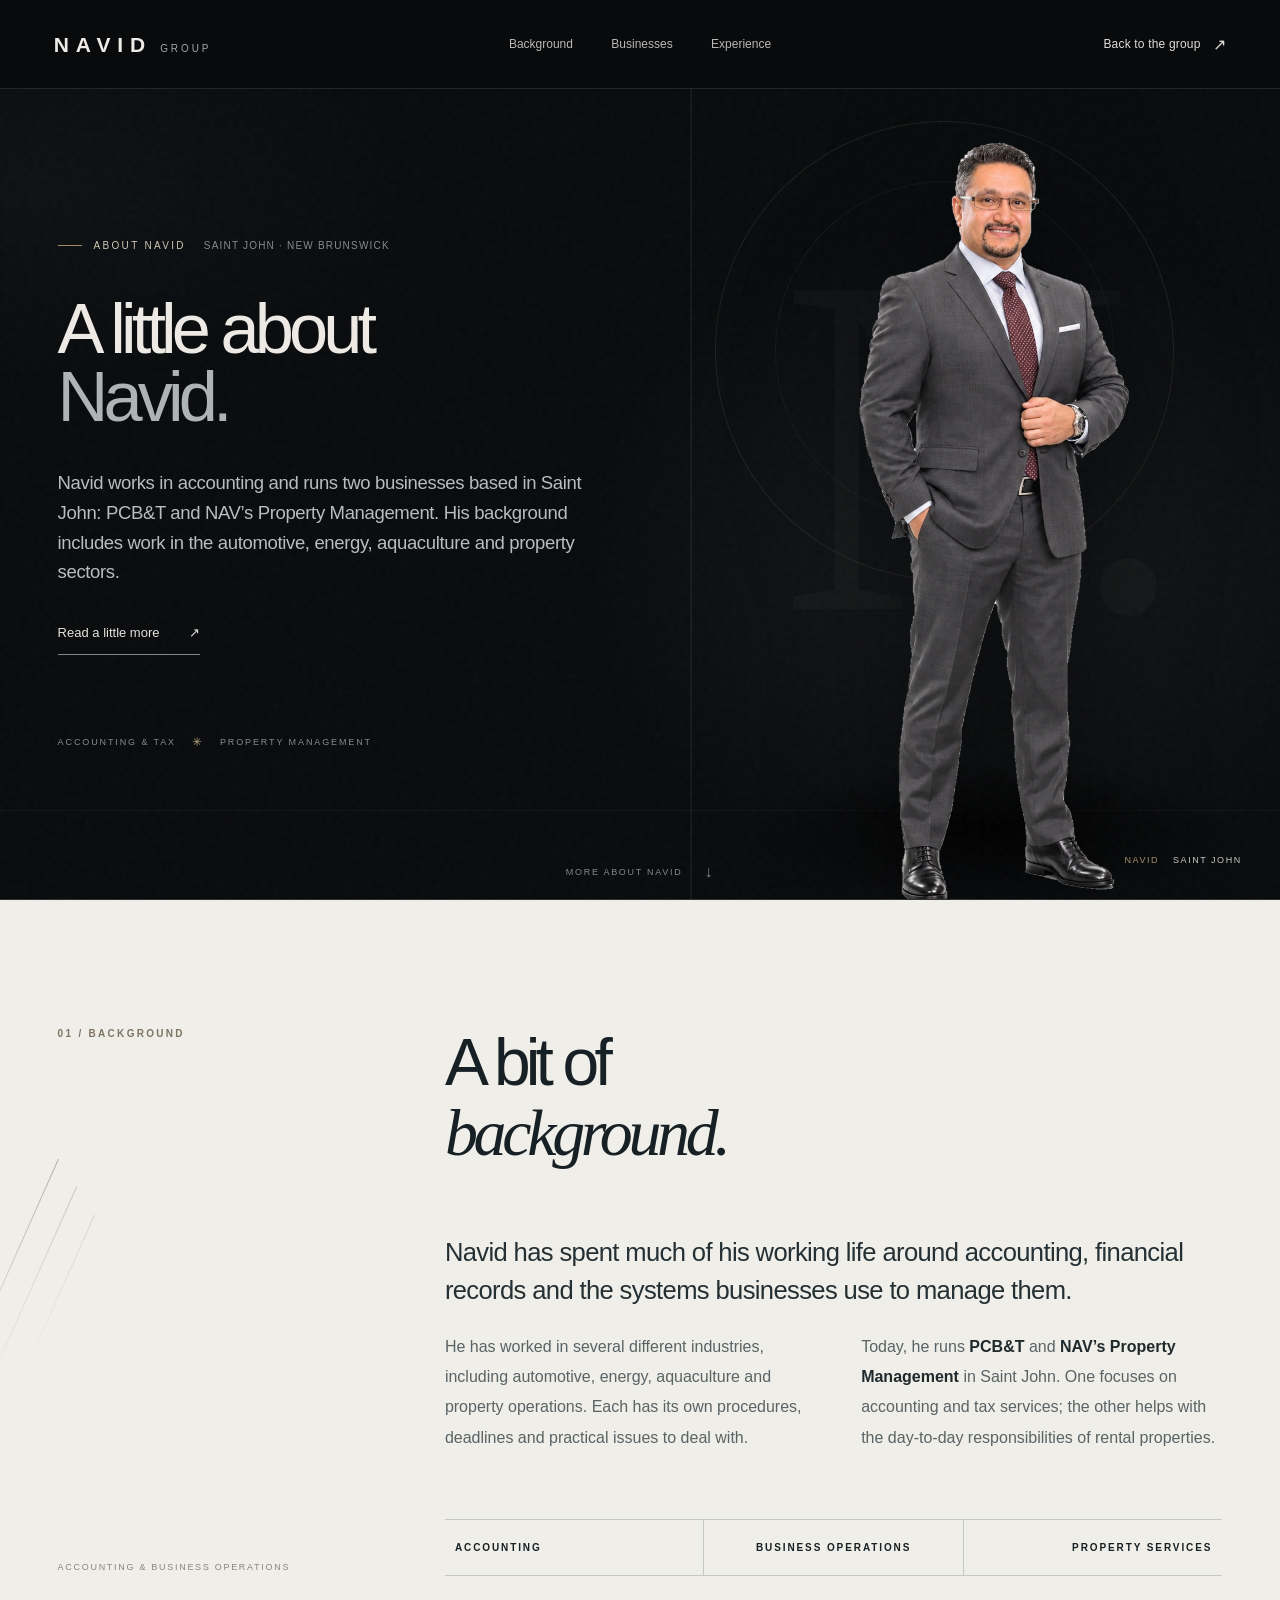
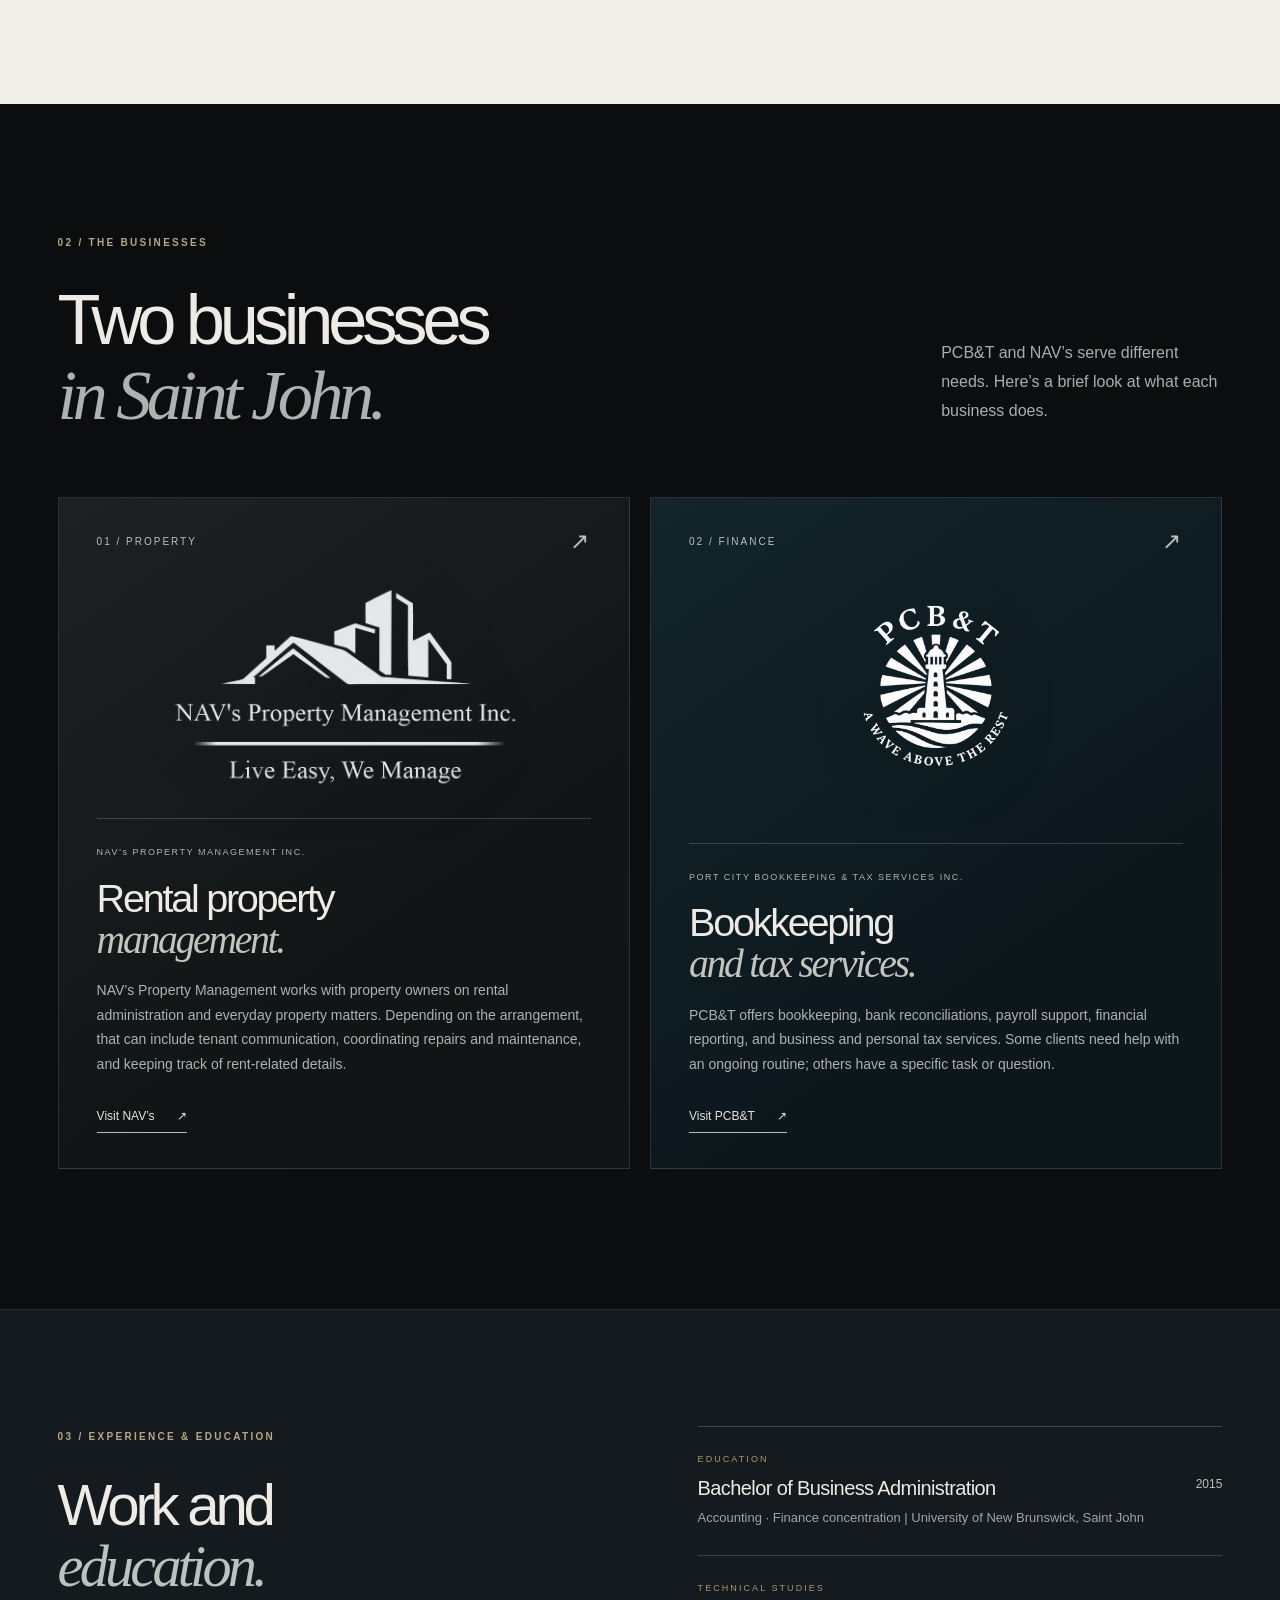
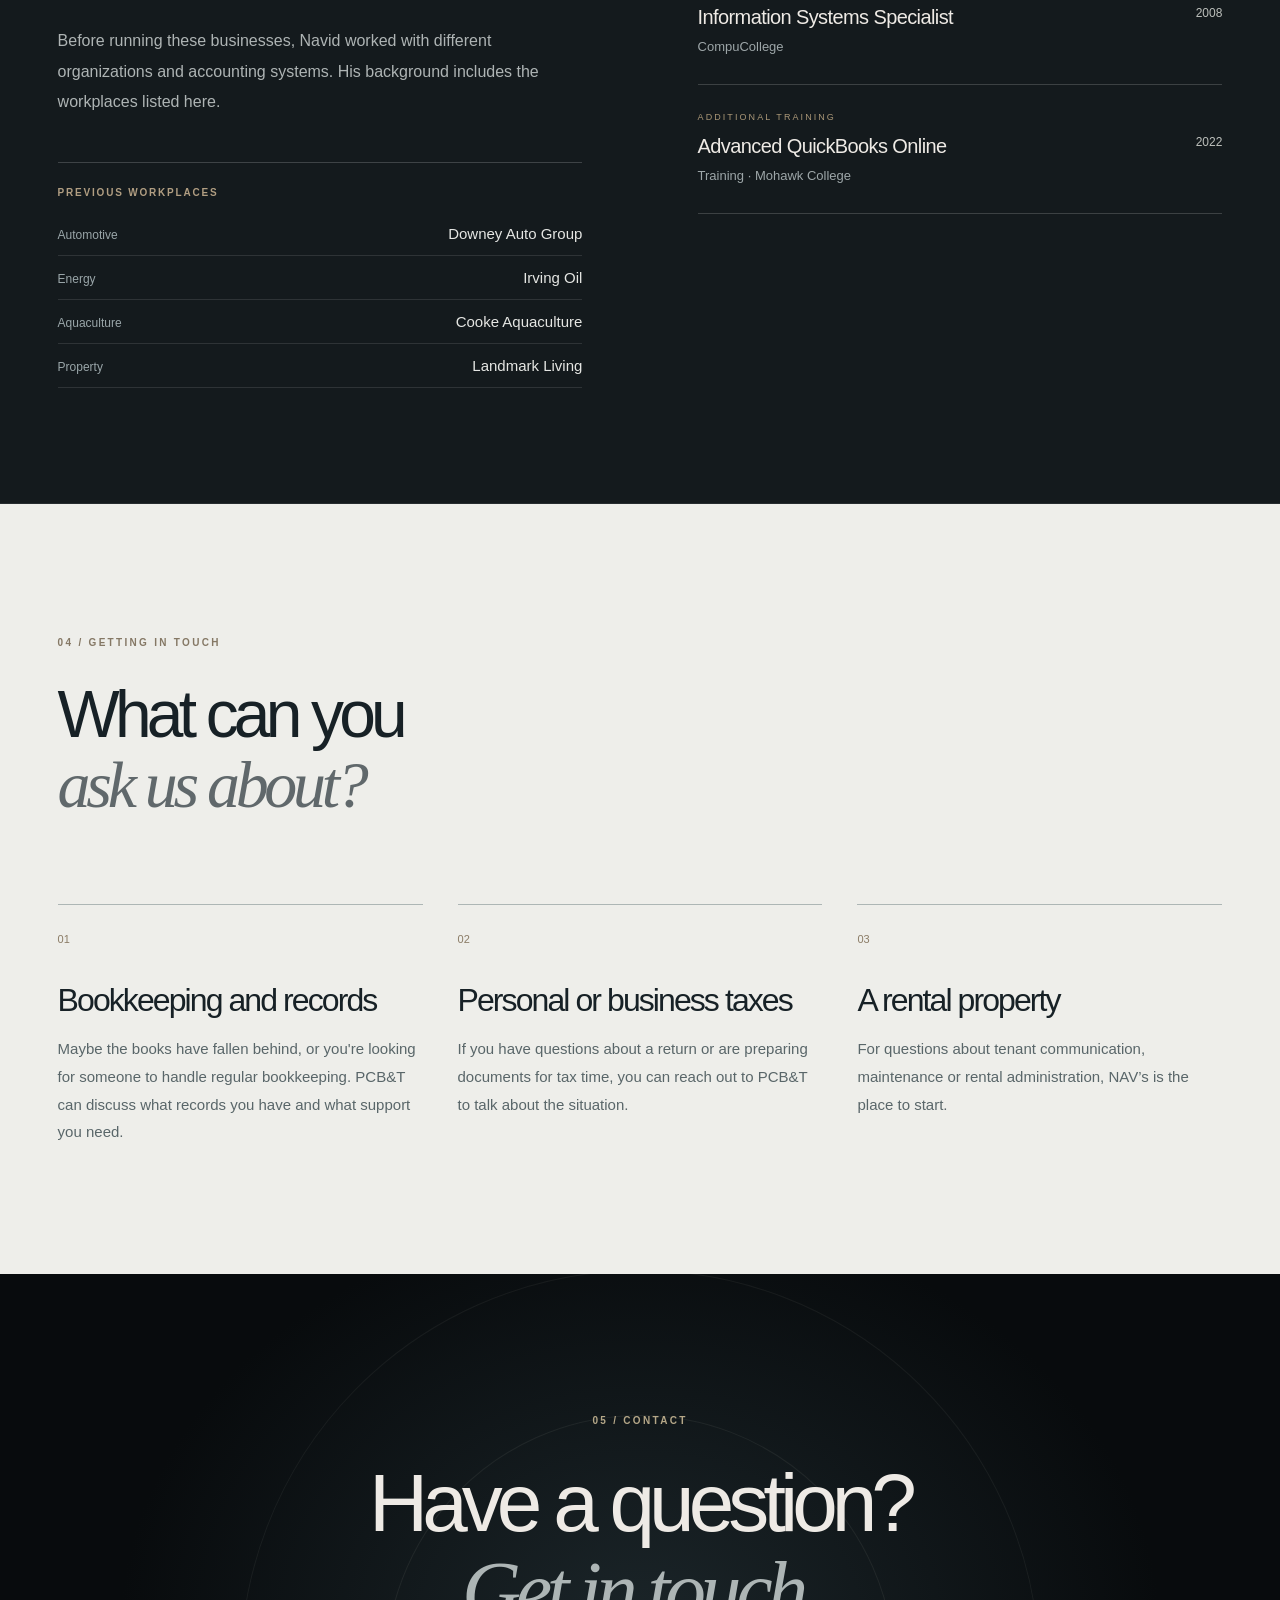
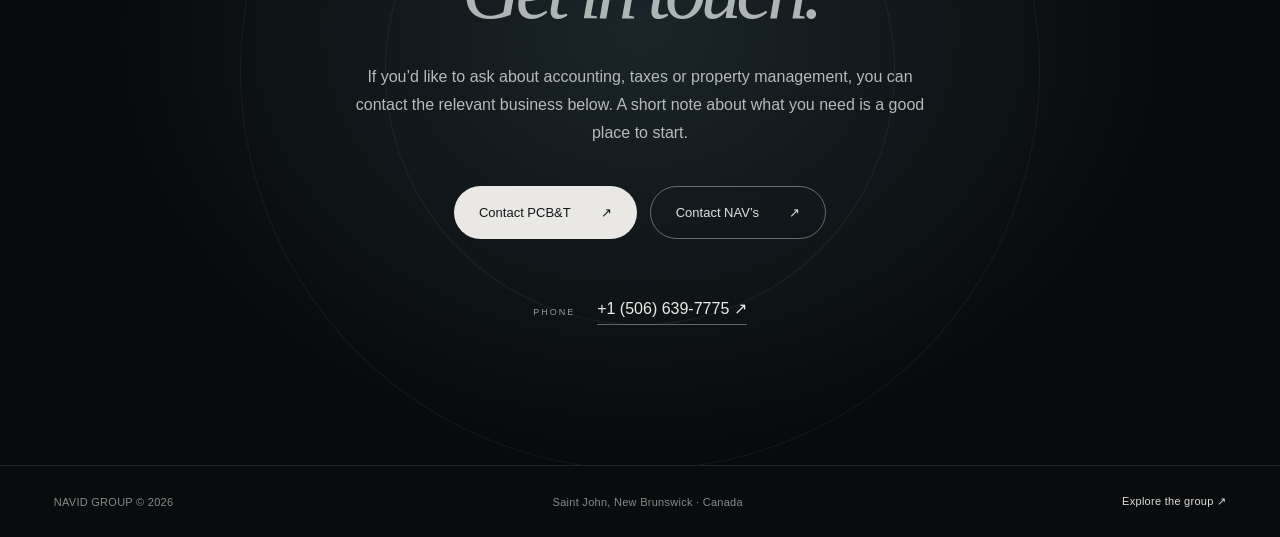
==== about-navid.html @ cdf2aac0 "Add files via upload" ====
<!DOCTYPE html>

<html lang="en">
<head>
<meta charset="utf-8"/>
<meta content="width=device-width,initial-scale=1,viewport-fit=cover" name="viewport"/>
<meta content="#090b0d" name="theme-color"/>
<meta content="About Navid, his background in accounting and business operations, and the two Saint John businesses he runs: PCB&amp;T and NAV’s Property Management." name="description"/>
<meta content="profile" property="og:type"/>
<meta content="About Navid | Navid Group" property="og:title"/>
<meta content="Learn about Navid's work experience and the services offered through PCB&amp;T and NAV’s Property Management in Saint John." property="og:description"/>
<title>About Navid | Navid Group</title>
<link href="pcbt-logo-white.png" rel="icon" type="image/png"/>
<link as="image" href="navid-standing-transparent.webp" rel="preload" type="image/webp"/>
<link href="site.css" rel="stylesheet"/>
<link href="about-navid.css" rel="stylesheet"/>
<script defer="" src="site.js"></script>
<script defer="" src="about-navid.js"></script>
</head>
<body class="about-premium-page interior-page">
<div aria-hidden="true" class="grain"></div>
<a class="about-skip" href="#main">Skip to content</a>
<header class="masthead about-masthead">
<a aria-label="Navid Group home" class="wordmark" href="index.html"><span class="wordmark-main">NAVID</span><span class="wordmark-minor">GROUP</span></a>
<nav aria-label="Main navigation" class="about-top-nav">
<a href="#perspective">Background</a>
<a href="#businesses">Businesses</a>
<a href="#background">Experience</a>
</nav>
<a class="masthead-link" href="index.html">Back to the group <span aria-hidden="true">↗</span></a>
</header>
<main id="main">
<!-- HERO: Portrait is pixel-extracted from the supplied photograph; facial features are not regenerated. -->
<section aria-labelledby="navid-hero-title" class="navid-hero">
<div aria-hidden="true" class="navid-hero-gridlines"></div>
<div class="navid-hero-copy">
<p class="navid-eyebrow"><span class="navid-kicker-line"></span> ABOUT NAVID <span class="navid-eyebrow-location">SAINT JOHN · NEW BRUNSWICK</span></p>
<h1 id="navid-hero-title">A little about<br/><em>Navid.</em></h1>
<p class="navid-hero-lead">Navid works in accounting and runs two businesses based in Saint John: PCB&amp;T and NAV’s Property Management. His background includes work in the automotive, energy, aquaculture and property sectors.</p>
<a class="navid-text-link hero-discover" href="#perspective">Read a little more <span aria-hidden="true">↗</span></a>
<div class="navid-hero-bottom"><span>ACCOUNTING &amp; TAX</span><span aria-hidden="true" class="navid-star">✳</span><span>PROPERTY MANAGEMENT</span></div>
</div>
<div class="navid-hero-visual">
<div aria-hidden="true" class="navid-hero-orbit"></div>
<div aria-hidden="true" class="navid-hero-backtype">N.</div>
<img alt="Navid, standing in a charcoal suit" class="navid-portrait" fetchpriority="high" height="1382" src="navid-standing-transparent.webp" width="527"/>
<div class="navid-portrait-caption"><span>NAVID</span><span>SAINT JOHN</span></div>
</div>
<a aria-label="Scroll to Navid's perspective" class="navid-scroll-cue" href="#perspective"><span>MORE ABOUT NAVID</span><span aria-hidden="true">↓</span></a>
</section>
<!-- STORY -->
<section aria-labelledby="navid-story-heading" class="navid-story" id="perspective">
<div class="navid-shell navid-story-grid">
<div class="navid-story-side" data-reveal="">
<span class="navid-section-index">01 / BACKGROUND</span>
<div aria-hidden="true" class="navid-rule-art"><span></span><span></span><span></span></div>
<span class="navid-aside-note">ACCOUNTING &amp; BUSINESS OPERATIONS</span>
</div>
<div class="navid-story-main" data-reveal="">
<h2>A bit of<br/><em>background.</em></h2>
<div class="navid-story-body">
<p class="navid-story-first">Navid has spent much of his working life around accounting, financial records and the systems businesses use to manage them.</p>
<p>He has worked in several different industries, including automotive, energy, aquaculture and property operations. Each has its own procedures, deadlines and practical issues to deal with.</p>
<p>Today, he runs <strong>PCB&amp;T</strong> and <strong>NAV’s Property Management</strong> in Saint John. One focuses on accounting and tax services; the other helps with the day-to-day responsibilities of rental properties.</p>
</div>
<div aria-label="Guiding principles" class="navid-principles"><span>ACCOUNTING</span><span>BUSINESS OPERATIONS</span><span>PROPERTY SERVICES</span></div>
</div>
</div>
</section>
<!-- TWO BUSINESSES -->
<section aria-labelledby="navid-businesses-heading" class="navid-businesses" id="businesses">
<div class="navid-shell">
<div class="navid-section-intro" data-reveal="">
<span class="navid-section-index">02 / THE BUSINESSES</span>
<div class="navid-intro-row">
<h2 id="navid-businesses-heading">Two businesses<br/><em>in Saint John.</em></h2>
<p>PCB&amp;T and NAV’s serve different needs. Here’s a brief look at what each business does.</p>
</div>
</div>
<div class="navid-business-grid">
<a aria-label="Explore NAV's Property Management" class="navid-business-card navid-card-property" data-reveal="" href="navs.html">
<div class="navid-card-top"><span>01 / PROPERTY</span><span aria-hidden="true" class="navid-card-arrow">↗</span></div>
<div class="navid-brandmark navid-property-brandmark"><img alt="NAV’s Property Management Inc. logo" loading="lazy" src="navs-logo-transparent.png"/></div>
<div class="navid-card-bottom">
<span class="navid-card-category">NAV’s PROPERTY MANAGEMENT INC.</span>
<h3>Rental property<br/><em>management.</em></h3>
<p>NAV’s Property Management works with property owners on rental administration and everyday property matters. Depending on the arrangement, that can include tenant communication, coordinating repairs and maintenance, and keeping track of rent-related details.</p>
<span class="navid-card-explore">Visit NAV’s <span aria-hidden="true">↗</span></span>
</div>
</a>
<a aria-label="Visit Port City Bookkeeping and Tax Services" class="navid-business-card navid-card-finance" data-reveal="" href="https://alirezakhani91.github.io/pcb-t/">
<div class="navid-card-top"><span>02 / FINANCE</span><span aria-hidden="true" class="navid-card-arrow">↗</span></div>
<div class="navid-brandmark navid-finance-brandmark"><img alt="PCB&amp;T — Port City Bookkeeping and Tax Services logo" loading="lazy" src="pcbt-logo-white.png"/></div>
<div class="navid-card-bottom">
<span class="navid-card-category">PORT CITY BOOKKEEPING &amp; TAX SERVICES INC.</span>
<h3>Bookkeeping<br/><em>and tax services.</em></h3>
<p>PCB&amp;T offers bookkeeping, bank reconciliations, payroll support, financial reporting, and business and personal tax services. Some clients need help with an ongoing routine; others have a specific task or question.</p>
<span class="navid-card-explore">Visit PCB&amp;T <span aria-hidden="true">↗</span></span>
</div>
</a>
</div>
</div>
</section>
<!-- BACKGROUND -->
<section aria-labelledby="navid-foundation-heading" class="navid-foundation" id="background">
<div class="navid-shell navid-foundation-grid">
<div class="navid-foundation-title" data-reveal="">
<span class="navid-section-index">03 / EXPERIENCE &amp; EDUCATION</span>
<h2 id="navid-foundation-heading">Work and<br/><em>education.</em></h2>
<p>Before running these businesses, Navid worked with different organizations and accounting systems. His background includes the workplaces listed here.</p>
<div aria-label="Selected professional experience" class="navid-experience">
<h3 class="navid-experience-label">PREVIOUS WORKPLACES</h3>
<div class="navid-experience-row"><span>Automotive</span><strong>Downey Auto Group</strong></div>
<div class="navid-experience-row"><span>Energy</span><strong>Irving Oil</strong></div>
<div class="navid-experience-row"><span>Aquaculture</span><strong>Cooke Aquaculture</strong></div>
<div class="navid-experience-row"><span>Property</span><strong>Landmark Living</strong></div>
</div>
</div>
<div class="navid-credentials" data-reveal="">
<div class="navid-credential"><span class="navid-credential-tag">EDUCATION</span><div><h3>Bachelor of Business Administration</h3><p>Accounting · Finance concentration | University of New Brunswick, Saint John</p></div><span class="navid-credential-note">2015</span></div>
<div class="navid-credential"><span class="navid-credential-tag">TECHNICAL STUDIES</span><div><h3>Information Systems Specialist</h3><p>CompuCollege</p></div><span class="navid-credential-note">2008</span></div>
<div class="navid-credential"><span class="navid-credential-tag">ADDITIONAL TRAINING</span><div><h3>Advanced QuickBooks Online</h3><p>Training · Mohawk College</p></div><span class="navid-credential-note">2022</span></div>
</div>
</div>
</section>
<!-- VALUES / EXPERIENCE -->
<section aria-labelledby="navid-philosophy-heading" class="navid-philosophy">
<div class="navid-shell" data-reveal="">
<span class="navid-section-index">04 / GETTING IN TOUCH</span>
<h2 id="navid-philosophy-heading">What can you<br/><em>ask us about?</em></h2>
<div class="navid-philosophy-grid">
<div><span>01</span><h3>Bookkeeping and records</h3><p>Maybe the books have fallen behind, or you're looking for someone to handle regular bookkeeping. PCB&amp;T can discuss what records you have and what support you need.</p></div>
<div><span>02</span><h3>Personal or business taxes</h3><p>If you have questions about a return or are preparing documents for tax time, you can reach out to PCB&amp;T to talk about the situation.</p></div>
<div><span>03</span><h3>A rental property</h3><p>For questions about tenant communication, maintenance or rental administration, NAV’s is the place to start.</p></div>
</div>
</div>
</section>
<!-- CONTACT -->
<section aria-labelledby="navid-contact-heading" class="navid-contact" id="contact">
<div aria-hidden="true" class="navid-contact-orbit"></div>
<div class="navid-shell navid-contact-inner" data-reveal="">
<span class="navid-section-index">05 / CONTACT</span>
<h2 id="navid-contact-heading">Have a question?<br/><em>Get in touch.</em></h2>
<p>If you’d like to ask about accounting, taxes or property management, you can contact the relevant business below. A short note about what you need is a good place to start.</p>
<div class="navid-contact-actions">
<a class="navid-pill" href="mailto:Bookkeeping@NCPCGROUP.com?subject=Enquiry%20via%20Navid%20Group">Contact PCB&amp;T <span aria-hidden="true">↗</span></a>
<a class="navid-pill navid-pill-outline" href="mailto:pm@ncpcgroup.com?subject=Property%20management%20enquiry%20via%20Navid%20Group">Contact NAV’s <span aria-hidden="true">↗</span></a>
</div>
<div class="navid-contact-phone"><span>PHONE</span><a href="tel:+15066397775">+1 (506) 639-7775 ↗</a></div>
</div>
</section>
</main>
<footer class="footer-min navid-about-footer"><span>NAVID GROUP © 2026</span><span>Saint John, New Brunswick · Canada</span><a href="index.html">Explore the group ↗</a></footer>
</body>
</html>
---- site.css ----
:root{color-scheme:dark;--black:#080a0c;--ink:#f0efeb;--muted:#a4a4a4;--line:rgba(245,244,240,.16);--gold:#c6b28d;--teal:#44aeb0;--ease:cubic-bezier(.22,1,.36,1)}
*{box-sizing:border-box}html{scroll-behavior:smooth}body{margin:0;background:var(--black);color:var(--ink);font-family:-apple-system,BlinkMacSystemFont,"SF Pro Display","Helvetica Neue",Arial,sans-serif;-webkit-font-smoothing:antialiased;overflow-x:hidden}a{color:inherit;text-decoration:none}img{display:block;max-width:100%}button{font:inherit}::selection{background:#a29b8f;color:#060809}
.page-glow{position:fixed;inset:0;pointer-events:none;background:radial-gradient(ellipse 53vw 46vw at calc(50% + var(--mouse-x, 0px)) calc(64% + var(--mouse-y, 0px)),rgba(67,72,77,.13),transparent 70%);transition:background-position .15s linear;z-index:0}
.grain{position:fixed;inset:0;z-index:20;pointer-events:none;opacity:.045;background-image:url("data:image/svg+xml,%3Csvg viewBox='0 0 180 180' xmlns='http://www.w3.org/2000/svg'%3E%3Cfilter id='n'%3E%3CfeTurbulence type='fractalNoise' baseFrequency='.85' numOctaves='3' stitchTiles='stitch'/%3E%3C/filter%3E%3Crect width='100%25' height='100%25' filter='url(%23n)' opacity='.65'/%3E%3C/svg%3E")}
.masthead{position:relative;z-index:30;display:flex;align-items:center;justify-content:space-between;gap:24px;height:89px;margin:0 auto;padding:0 clamp(22px,4.2vw,72px);border-bottom:1px solid var(--line)}
.wordmark{display:flex;align-items:baseline;gap:8px;white-space:nowrap}.wordmark-main{font-size:21px;font-weight:630;letter-spacing:.33em;line-height:1}.wordmark-minor{font-weight:400;letter-spacing:.29em;font-size:10px;color:#a5a6a6}.masthead-caption{color:#898e8f;font-size:11px;letter-spacing:.22em;text-transform:uppercase}.masthead-link{font-size:12px;color:#bcbdbb;letter-spacing:.015em;white-space:nowrap;transition:color .25s ease}.masthead-link span{margin-left:9px;font-size:16px;vertical-align:middle}.masthead-link:hover{color:#fff}
.landing{position:relative;isolation:isolate;min-height:min(920px,calc(100svh - 89px));padding:46px clamp(22px,4.2vw,72px) 0;display:flex;flex-direction:column;max-width:1920px;margin:auto}
.landing-overline{display:flex;justify-content:center;gap:13px;align-items:center;color:#b1b3b3;letter-spacing:.34em;font-size:10px;font-weight:600;text-align:center}.signal-dot{display:inline-block;flex:0 0 auto;width:5px;height:5px;border-radius:100%;background:#c3b08c;box-shadow:0 0 15px rgba(212,179,126,.3)}
.landing-title{position:relative;z-index:6;pointer-events:none;font-size:clamp(28px,3vw,48px);line-height:1.09;font-weight:400;letter-spacing:-.055em;text-align:center;margin:24px 0 0;color:#e8e8e5}.landing-title em{font-style:normal;color:#929795}
.stage{position:relative;flex:1;min-height:600px;max-height:820px;display:grid;grid-template-columns:1fr 1fr 1fr;align-items:stretch;margin-top:-5px}
.stage:before{content:"";position:absolute;inset:15% 0 0;pointer-events:none;background:radial-gradient(ellipse 28% 56% at 50% 51%,rgba(73,81,85,.24),transparent 72%),radial-gradient(ellipse 29% 16% at 50% 94%,rgba(118,127,135,.14),transparent 75%)}
.stage:after{content:"";position:absolute;bottom:0;left:5%;right:5%;height:1px;background:linear-gradient(90deg,transparent,rgba(240,240,240,.23) 35%,rgba(240,240,240,.23) 65%,transparent)}
.stage-rule{position:absolute;top:15%;bottom:15%;width:1px;background:linear-gradient(180deg,transparent,rgba(246,246,246,.12) 20%,rgba(246,246,246,.12) 75%,transparent);pointer-events:none}.rule-left{left:33.33%}.rule-right{right:33.33%}
.stage-light{position:absolute;left:50%;bottom:0;transform:translateX(-50%);width:min(54vw,680px);height:90%;background:radial-gradient(ellipse 50% 60% at 50% 58%,rgba(151,156,158,.06),transparent 90%);pointer-events:none}
.brand{position:absolute;z-index:8;top:45%;width:min(25%,365px);height:340px;display:flex;flex-direction:column;align-items:center;justify-content:space-between;transform:translateY(-50%);text-align:center;transition:transform .6s var(--ease)}
.brand-navs{left:4.8%}.brand-pcbt{right:4.8%}
.brand-index{font-size:10px;letter-spacing:.25em;color:#898c8e;text-align:center;transition:color .3s}.brand:hover .brand-index{color:#ddd}
.brand-logo-wrap{flex:1;display:flex;align-items:center;justify-content:center;width:100%;transition:filter .45s,transform .65s var(--ease)}.brand:hover .brand-logo-wrap{transform:translateY(-6px);filter:brightness(1.09)}
.navs-logo{width:min(100%,340px);max-height:230px;object-fit:contain;filter:drop-shadow(0 12px 20px rgba(0,0,0,.2))}
.pcbt-logo-stage{height:220px;width:220px;border-radius:50%;display:flex;align-items:center;justify-content:center;position:relative;isolation:isolate;background:radial-gradient(circle at 48% 44%,#f4f3ed 0%,#f4f3ed 47%,#e8e8e4 76%,#d2d2cf 100%);box-shadow:0 4px 16px rgba(255,255,255,.09),0 20px 55px rgba(0,0,0,.2);transition:box-shadow .4s}
.brand-pcbt:hover .pcbt-logo-stage{box-shadow:0 0 48px rgba(234,232,221,.15),0 18px 45px rgba(0,0,0,.3)}
.pcbt-logo{width:76%;height:76%;object-fit:contain;filter:none}
.brand-action{width:100%;max-width:320px;padding:17px 0 18px;border-top:1px solid var(--line);border-bottom:1px solid var(--line);display:flex;justify-content:space-between;align-items:center;gap:12px;text-align:left;font-size:clamp(12px,1.05vw,15px);color:#d8d9d7;letter-spacing:.012em;transition:border-color .3s,color .3s}
.brand-arrow{display:inline-block;transition:transform .4s var(--ease);font-size:19px;color:#b4b5b4}.brand:hover .brand-action{border-color:rgba(235,231,220,.46);color:#fff}.brand:hover .brand-arrow{transform:translate(4px,-4px);color:#fff}
.portrait-link{display:flex;flex-direction:column;justify-content:flex-end;align-items:center;position:absolute;z-index:5;bottom:0;left:50%;transform:translateX(-50%);width:clamp(395px,43vw,630px);height:100%;outline-offset:-12px;cursor:pointer}
.portrait-aurora{position:absolute;bottom:7%;left:12%;width:76%;height:74%;border-radius:50%;background:radial-gradient(ellipse,rgba(218,222,225,.08),rgba(122,142,149,.04) 48%,transparent 72%);filter:blur(15px);pointer-events:none;opacity:.8;transition:opacity .6s ease}
.portrait{position:absolute;z-index:1;bottom:0;left:50%;transform:translateX(-50%) translateY(0);width:100%;height:96%;object-fit:contain;object-position:center bottom;filter:drop-shadow(0 10px 22px rgba(0,0,0,.55));transition:transform .75s var(--ease),filter .75s ease}
.portrait-link:hover .portrait{transform:translateX(-50%) translateY(-9px) scale(1.008);filter:drop-shadow(0 15px 28px rgba(0,0,0,.65))}.portrait-link:hover .portrait-aurora{opacity:1}
.portrait-tag{z-index:5;position:absolute;bottom:36px;left:50%;transform:translateX(-50%);display:flex;align-items:center;gap:14px;padding:14px 21px;background:rgba(16,19,21,.87);border:1px solid rgba(241,241,235,.28);backdrop-filter:blur(22px);border-radius:100px;box-shadow:0 12px 36px rgba(0,0,0,.32);font-size:10px;letter-spacing:.21em;font-weight:600;color:#eee;white-space:nowrap;transition:background .3s,border .3s}.portrait-tag-line{height:1px;width:20px;background:var(--gold)}.portrait-arrow{font-size:16px;transition:transform .35s}.portrait-link:hover .portrait-tag{background:rgba(33,36,39,.96);border-color:rgba(255,255,255,.6)}.portrait-link:hover .portrait-arrow{transform:translate(3px,-3px)}
.landing-bottom{display:flex;justify-content:space-between;align-items:center;gap:20px;min-height:70px;color:#929597}.landing-small{letter-spacing:.2em;font-size:9px;flex:1}.landing-small-right{text-align:right}.landing-center{font-size:11px;color:#b5b5b1;letter-spacing:.02em;text-align:center}
.footer-min{min-height:72px;display:flex;align-items:center;justify-content:space-between;gap:20px;padding:18px clamp(22px,4.2vw,72px);border-top:1px solid rgba(255,255,255,.1);color:#888b8a;font-size:11px;letter-spacing:.025em}.footer-min>a{color:#ddd}.footer-min>a:hover{color:white}
.rise{animation:rise-in 1.35s var(--ease) both}.landing-title{animation-delay:.12s}.brand{animation:brand-in 1.2s var(--ease) both}.brand-navs{animation-delay:.3s}.brand-pcbt{animation-delay:.4s}.portrait-link{animation:portrait-in 1.35s var(--ease) both;animation-delay:.19s}
@keyframes rise-in{from{opacity:0;transform:translateY(18px);filter:blur(5px)}to{opacity:1;transform:translateY(0);filter:blur(0)}}
@keyframes brand-in{from{opacity:0;translate:0 22px;filter:blur(6px)}to{opacity:1;translate:0 0;filter:blur(0)}}
@keyframes portrait-in{from{opacity:0;translate:0 24px;filter:blur(8px)}to{opacity:1;translate:0 0;filter:blur(0)}}
/* About Navid */
.about-hero{min-height:min(850px,calc(100svh - 89px));display:grid;grid-template-columns:1fr 1fr;position:relative;overflow:hidden}
.about-hero:before{content:"";position:absolute;left:50%;top:0;bottom:0;width:1px;background:rgba(255,255,255,.1)}
.about-copy{z-index:2;display:flex;flex-direction:column;align-items:flex-start;justify-content:center;padding:8vw 7vw 8vw clamp(22px,8vw,150px)}
.eyebrow{display:inline-flex;gap:12px;align-items:center;font-size:10px;letter-spacing:.23em;color:#aaaeb0}
.about-copy h1{font-size:clamp(90px,11vw,185px);font-weight:400;letter-spacing:-.09em;line-height:.82;margin:45px 0 52px}.about-copy h1 em{font-weight:300;color:#b5b7b6;font-style:normal}
.about-lead{font-size:clamp(21px,2vw,30px);font-weight:320;letter-spacing:-.035em;line-height:1.35;max-width:530px;margin:0 0 23px}.about-secondary{color:#aeb1b0;font-size:15px;line-height:1.8;max-width:500px;margin:0 0 34px}
.about-quicklinks{width:min(100%,460px)}.about-quicklinks a{display:flex;justify-content:space-between;padding:18px 0;border-top:1px solid var(--line);font-size:14px;transition:color .3s}.about-quicklinks a:last-child{border-bottom:1px solid var(--line)}.about-quicklinks a:hover{color:#c8b388}
.about-portrait-scene{position:relative;background:radial-gradient(ellipse 40% 48% at 48% 70%,rgba(123,128,131,.12),transparent 90%);align-self:stretch}.about-portrait-scene img{height:100%;max-height:850px;position:absolute;bottom:0;left:50%;transform:translateX(-50%);object-fit:contain;object-position:center bottom;filter:drop-shadow(0 22px 60px rgba(0,0,0,.55))}.about-halo{position:absolute;inset:20% 10% 9%;border:1px solid rgba(245,245,245,.055);border-radius:50%;filter:blur(1px)}
.about-closer{min-height:440px;padding:100px 8vw;text-align:center;border-top:1px solid var(--line);background:radial-gradient(ellipse at 50% 30%,rgba(55,62,65,.23),transparent 65%)}.about-closer>span{font-size:10px;color:#b5af9f;letter-spacing:.3em}.about-closer h2{font-size:clamp(46px,5.5vw,92px);font-weight:350;line-height:1.05;letter-spacing:-.06em;margin:27px 0 38px}.about-closer h2 em{font-weight:300;font-style:normal;color:#949a9b}.about-closer a{display:inline-flex;border-bottom:1px solid #b7b8b5;padding:12px 4px;font-size:13px;gap:24px}
/* NAV's branded teaser */
.navs-page{background:#0d0f10}.navs-hero{min-height:calc(100svh - 89px);display:flex;flex-direction:column;align-items:center;justify-content:center;position:relative;text-align:center;padding:86px 22px 100px;overflow:hidden}.navs-hero:before{content:"";position:absolute;top:9%;width:min(78vw,1050px);height:65%;background:radial-gradient(ellipse,rgba(73,78,80,.24),transparent 65%);z-index:0}.architecture-shape{position:absolute;top:8%;left:10%;right:10%;height:65%;opacity:.06;pointer-events:none;border:1px solid #fff;border-bottom:0}.architecture-shape span{position:absolute;bottom:0;width:20%;height:70%;border:1px solid white}.architecture-shape span:nth-child(1){left:15%;height:40%}.architecture-shape span:nth-child(2){left:40%;height:88%}.architecture-shape span:nth-child(3){left:66%;height:62%}
.navs-hero>*:not(.architecture-shape){position:relative;z-index:1}.navs-hero-logo{width:min(360px,70vw);margin:30px 0 8px}.navs-hero-logo img{width:100%}.navs-hero h1{font-size:clamp(54px,6vw,108px);font-weight:350;letter-spacing:-.072em;line-height:1.04;margin:10px 0 25px}.navs-hero h1 em{font-style:normal;color:#b5b7b6}.navs-hero p{font-size:clamp(15px,1.5vw,20px);line-height:1.6;max-width:600px;color:#b3b7b8}.navs-actions{margin-top:36px;display:flex;gap:24px}.navs-actions a{border-bottom:1px solid rgba(255,255,255,.36);padding:12px 0;display:flex;gap:42px;font-size:14px}.navs-actions a:hover{border-color:white}.navs-note{padding:15px 6%;color:#777;font-size:11px;text-align:center;border-top:1px solid var(--line)}
@media (min-width:1600px){.stage{min-height:730px}.brand{top:50%}}
@media (max-width:1150px) and (min-width:761px){.brand{width:26%;height:300px;top:46%}.brand-navs{left:1%}.brand-pcbt{right:1%}.pcbt-logo-stage{width:180px;height:180px}.portrait-link{width:46vw}.navs-logo{width:100%}}
@media (max-width:760px){
 .masthead{height:70px;padding:0 22px}.masthead-caption{display:none}.wordmark-main{font-size:17px;letter-spacing:.23em}.wordmark-minor{font-size:9px;letter-spacing:.12em}.masthead-link{font-size:11px}.masthead-link span{margin-left:3px}
 .landing{padding:32px 19px 0;min-height:0;max-width:none}.landing-overline{font-size:9px;letter-spacing:.19em}.landing-title{font-size:clamp(28px,7vw,38px);line-height:1.12;letter-spacing:-.065em;margin:20px auto 0;max-width:440px}
 .stage{display:flex;flex-direction:column;align-items:center;min-height:0;max-height:none;margin-top:0;padding-top:0;gap:0}
 .stage:before{inset:0;top:0;background:radial-gradient(ellipse 52% 35% at 50% 39%,rgba(87,96,103,.19),transparent 80%)}.stage:after{display:none}.stage-rule,.stage-light{display:none}
 .portrait-link{position:relative;left:auto;bottom:auto;transform:none;width:min(100%,430px);height:clamp(340px,98vw,540px);flex:0 0 auto;order:0;margin-top:20px;overflow:hidden}
 .portrait{height:100%;width:100%;object-fit:contain;object-position:bottom center}.portrait-tag{bottom:15px;padding:12px 18px;font-size:9px}.portrait-aurora{height:80%;bottom:10%}
 .brand{position:relative;top:auto;left:auto;right:auto;width:100%;transform:none;height:auto;max-width:460px;padding:27px 18px 0;border-top:1px solid rgba(255,255,255,.12);order:1}.brand-navs{order:1}.brand-pcbt{order:2;padding-bottom:28px}
 .brand-index{font-size:9px}.brand-logo-wrap{height:185px;flex:0 0 185px}.navs-logo{width:min(85%,290px);max-height:173px}.pcbt-logo-stage{height:145px;width:145px}
 .brand-action{max-width:360px;font-size:13px;padding:13px 0}.landing-bottom{min-height:60px;border-top:1px solid var(--line);margin:0 -19px;padding:0 22px}.landing-small{display:none}.landing-center{font-size:10px;width:100%;text-align:center}
 .footer-min{justify-content:center;text-align:center;padding:20px;line-height:1.6;flex-direction:column;gap:7px}.footer-min span:nth-child(2){font-size:11px}
 .about-hero{display:flex;flex-direction:column;min-height:0}.about-hero:before{display:none}.about-copy{order:1;padding:68px 7vw 55px;align-items:center;text-align:center}.about-copy h1{font-size:clamp(82px,20vw,140px);margin:30px 0 38px}.about-lead{font-size:21px}.about-secondary{font-size:14px}.about-quicklinks{max-width:390px}.about-portrait-scene{order:0;min-height:420px;height:68vh;max-height:600px;border-bottom:1px solid var(--line)}.about-portrait-scene img{width:100%;max-width:500px;height:100%}.about-closer{padding:80px 25px;min-height:330px}.about-closer h2{font-size:clamp(40px,9vw,64px)}
 .navs-hero{padding:68px 24px 100px}.navs-hero-logo{width:min(290px,78vw)}.navs-hero h1{font-size:clamp(45px,11vw,70px)}.navs-actions{gap:30px}.navs-actions a{font-size:12px;gap:12px}
}
@media (max-width:390px){.masthead-link{max-width:124px;text-align:right;line-height:1.5}.stage .portrait-link{height:365px}.brand-logo-wrap{height:165px;flex-basis:165px}}
@media (prefers-reduced-motion:reduce){*,*::before,*::after{animation-duration:.01ms!important;animation-iteration-count:1!important;transition-duration:.01ms!important;scroll-behavior:auto!important}.page-glow{display:none}}

/* Navid Group homepage: white PCB&T logo without the former light circle. */
.home-page .pcbt-logo-stage{background:transparent;box-shadow:none;border-radius:0;width:245px;height:245px;}
.home-page .brand-pcbt:hover .pcbt-logo-stage{box-shadow:none;}
.home-page .pcbt-logo{width:100%;height:100%;object-fit:contain;filter:drop-shadow(0 12px 25px rgba(255,255,255,.06));}
@media (max-width:1150px) and (min-width:761px){.home-page .pcbt-logo-stage{width:200px;height:200px}}
@media (max-width:760px){.home-page .pcbt-logo-stage{width:170px;height:170px}}
@media (max-width:390px){.home-page .pcbt-logo-stage{width:158px;height:158px}}


/* Navid Group V2 — minimal homepage copy and subtle cursor-following light */
.home-page .landing-bottom{
  display:grid;
  grid-template-columns:1fr auto 1fr;
  align-items:center;
}
.home-page .landing-bottom .landing-center{grid-column:2;justify-self:center}
.home-page .landing-bottom .landing-small-right{grid-column:3;justify-self:end}
.home-page .landing-title{margin-top:8px}
.cursor-halo{display:none}
@media (hover:hover) and (pointer:fine) and (prefers-reduced-motion:no-preference){
  .cursor-halo{
    display:block;
    position:fixed;
    top:0;left:0;
    width:490px;height:490px;
    border-radius:50%;
    background:radial-gradient(circle,
      rgba(195,215,224,.16) 0%,
      rgba(120,163,182,.105) 16%,
      rgba(84,125,146,.055) 40%,
      rgba(64,97,111,.016) 62%,
      transparent 73%);
    filter:blur(15px);
    mix-blend-mode:screen;
    transform:translate3d(-1000px,-1000px,0);
    will-change:transform,opacity;
    opacity:0;
    transition:opacity .45s ease;
    pointer-events:none;
    z-index:4;
  }
  .cursor-halo.is-visible{opacity:1}
  .cursor-halo.is-link{opacity:1;filter:blur(12px) brightness(1.25)}
}
@media(max-width:760px){
  .home-page .landing-bottom{display:flex;justify-content:center}
  .home-page .landing-bottom .landing-center{width:100%}
  .home-page .landing-title{margin-top:2px}
}
---- about-navid.css ----
/* NAVID GROUP — ABOUT NAVID | Editorial Experience V3
   Scoped to this page only. Existing home, NAV's and PCB&T remain unchanged. */
.about-premium-page{background:#090b0d;color:#eeeae5;--cream:#edeae3;--sand:#c9bba0;--soft:#a5a7a7;--hair:rgba(235,234,227,.16)}
.about-premium-page .masthead{background:rgba(9,11,13,.97);border-bottom-color:rgba(255,255,255,.11)}
.about-premium-page .masthead-link{color:#e1ded8}.about-premium-page .masthead-link:hover{color:#fff}
.about-skip{position:fixed;z-index:100;top:-100px;left:12px;background:#eee;color:#111;padding:12px 16px}.about-skip:focus{top:12px}
.about-top-nav{display:flex;align-items:center;gap:clamp(20px,3vw,48px);position:absolute;left:50%;transform:translateX(-50%)}
.about-top-nav a{font-size:12px;color:#b9b8b5;transition:color .25s ease;position:relative}
.about-top-nav a::after{content:'';position:absolute;left:0;right:100%;bottom:-10px;height:1px;background:#ccbea2;transition:right .35s ease}.about-top-nav a:hover{color:#fff}.about-top-nav a:hover::after{right:0}
.navid-shell{width:min(100% - 9vw,1560px);margin-inline:auto}
.navid-section-index{font-family:inherit;font-size:10px;font-weight:600;letter-spacing:.23em;color:#b5a788;white-space:nowrap}
.navid-hero{min-height:min(820px,calc(100svh - 89px));max-width:1920px;margin:auto;position:relative;display:grid;grid-template-columns:54% 46%;isolation:isolate;overflow:hidden;border-bottom:1px solid var(--hair)}
.navid-hero::before{content:'';position:absolute;inset:0;background:radial-gradient(ellipse 39% 52% at 77% 58%,rgba(121,127,132,.12),transparent 80%),radial-gradient(ellipse 42% 34% at 3% 12%,rgba(49,62,67,.13),transparent 70%);z-index:-1}
.navid-hero-gridlines{position:absolute;inset:0;pointer-events:none;background:linear-gradient(90deg,transparent 53.9%,rgba(255,255,255,.085) 54%,transparent 54.1%),linear-gradient(180deg,transparent 89%,rgba(255,255,255,.055) 89.05%,transparent 89.15%);z-index:0}
.navid-hero-copy{z-index:3;padding:clamp(66px,6.7vw,117px) 1vw 85px max(4.5vw,calc((100vw - 1560px)/2));display:flex;flex-direction:column;align-items:flex-start;justify-content:center}
.navid-eyebrow{font-size:10px;letter-spacing:.23em;color:#d0c8b6;display:flex;align-items:center;gap:12px;flex-wrap:wrap;max-width:660px;margin:0 0 44px}
.navid-kicker-line{width:24px;height:1px;background:#a68d65}.navid-eyebrow-location{color:#858c8b;margin-left:6px;letter-spacing:.12em}
.navid-hero h1{font-size:clamp(60px,6.35vw,116px);font-weight:350;letter-spacing:-.083em;line-height:.97;margin:0 0 37px;max-width:930px;white-space:nowrap}
.navid-hero h1 em{color:#aeb4b4;font-weight:300;font-style:normal}
.navid-hero-lead{font-size:clamp(16px,1.45vw,22px);letter-spacing:-.02em;line-height:1.6;color:#b9bdbd;max-width:530px;font-weight:350;margin:0 0 38px}
.navid-text-link{font-size:13px;border-bottom:1px solid rgba(235,235,232,.55);padding:0 0 14px;display:inline-flex;gap:30px;align-items:center;color:#e6e3dc;transition:gap .4s,color .3s}.navid-text-link:hover{gap:44px;color:#fff}
.navid-hero-bottom{display:flex;align-items:center;gap:16px;margin-top:80px;font-size:9px;letter-spacing:.21em;color:#878c90;white-space:nowrap}.navid-star{color:#b6a278;font-size:12px}
.navid-hero-visual{position:relative;isolation:isolate;min-height:730px;overflow:hidden}
.navid-hero-visual::after{content:'';position:absolute;inset:auto 9% 0 11%;height:17%;background:radial-gradient(ellipse at center,rgba(0,0,0,.9),transparent 70%);pointer-events:none;z-index:1}
.navid-hero-backtype{position:absolute;top:14%;left:15%;font-size:clamp(260px,38vw,690px);line-height:1;font-weight:200;letter-spacing:-.13em;color:rgba(226,229,221,.024);font-family:Georgia,serif;user-select:none;z-index:0}
.navid-hero-orbit{position:absolute;top:4%;left:4%;width:min(78%,720px);aspect-ratio:1;border:1px solid rgba(204,187,151,.11);border-radius:50%;transform:rotate(-21deg);pointer-events:none;z-index:0}
.navid-hero-orbit::before{content:'';position:absolute;inset:13%;border:1px solid rgba(225,229,224,.05);border-radius:50%}
.navid-portrait{position:absolute;bottom:-8px;left:50%;transform:translateX(-47%);height:95%;max-height:890px;width:auto;max-width:none;object-fit:contain;z-index:2;filter:drop-shadow(0 30px 60px rgba(0,0,0,.55));animation:navidEntrance 1.2s cubic-bezier(.22,1,.36,1) both}
.navid-portrait-caption{z-index:3;position:absolute;right:6.5%;bottom:34px;display:flex;gap:14px;align-items:center;color:#c9c9c5;letter-spacing:.17em;font-size:9px}.navid-portrait-caption span:first-child{color:#a38f71}
.navid-scroll-cue{position:absolute;left:50%;transform:translateX(-50%);bottom:18px;z-index:6;font-size:9px;letter-spacing:.19em;color:#9b9e9f;display:flex;gap:22px;align-items:center;opacity:.85}
.navid-scroll-cue>span:last-child{font-size:16px;animation:navidArrow 2s ease-in-out infinite}
@keyframes navidEntrance{from{opacity:0;transform:translate(-47%,25px)}to{opacity:1;transform:translate(-47%,0)}}
@keyframes navidArrow{0%,100%{transform:translateY(-2px)}50%{transform:translateY(4px)}}
/* Section 1, editorial light */
.navid-story{background:#efeee9;color:#172024;padding:clamp(100px,10vw,160px) 0}
.navid-story-grid{display:grid;grid-template-columns:.35fr 1fr;gap:clamp(45px,9vw,160px)}
.navid-story .navid-section-index{color:#7d7463}.navid-story-side{display:flex;flex-direction:column;justify-content:space-between}
.navid-rule-art{height:280px;position:relative;display:flex;align-items:center;gap:17px;opacity:.65}
.navid-rule-art span{height:100%;width:1px;background:linear-gradient(#9a907b,transparent);transform-origin:top;transform:rotate(24deg)}.navid-rule-art span:nth-child(2){height:80%;opacity:.65}.navid-rule-art span:nth-child(3){height:60%;opacity:.4}
.navid-aside-note{font-size:9px;letter-spacing:.19em;color:#88857b;line-height:1.9}
.navid-story h2,.navid-section-intro h2,.navid-foundation h2,.navid-philosophy h2,.navid-contact h2{font-weight:350;font-size:clamp(48px,5.15vw,90px);line-height:1.06;letter-spacing:-.073em;margin:0}
.navid-story h2 em,.navid-section-intro h2 em,.navid-foundation h2 em,.navid-philosophy h2 em,.navid-contact h2 em{font-family:Georgia,serif;font-weight:400;font-style:italic;letter-spacing:-.065em}
.navid-story-body{margin-top:65px;max-width:890px;display:grid;grid-template-columns:1fr 1fr;gap:22px 55px}
.navid-story-body p{font-size:16px;line-height:1.9;color:#5a6365;margin:0}.navid-story-body .navid-story-first{font-size:clamp(20px,2vw,30px);grid-column:1/-1;line-height:1.5;color:#243034;max-width:760px;letter-spacing:-.025em}
.navid-story-body strong{font-weight:600;color:#20292c}
.navid-principles{display:flex;gap:0;margin-top:66px;border-top:1px solid #c5c8c3;border-bottom:1px solid #c5c8c3}
.navid-principles span{flex:1;text-align:center;padding:22px 10px;font-size:10px;font-weight:600;letter-spacing:.19em;border-right:1px solid #c5c8c3}.navid-principles span:first-child{text-align:left}.navid-principles span:last-child{border-right:0;text-align:right}
/* Section 2 businesses */
.navid-businesses{background:#0b0d0f;padding:clamp(105px,10vw,168px) 0 140px}
.navid-intro-row{display:grid;grid-template-columns:1.5fr .5fr;gap:40px;align-items:end;margin:33px 0 65px}.navid-section-intro h2{font-size:clamp(50px,5.5vw,97px)}
.navid-section-intro h2 em{color:#adb3b2}.navid-intro-row>p{font-size:16px;line-height:1.8;color:#a7b0b1;max-width:350px;margin:0 0 7px}
.navid-business-grid{display:grid;grid-template-columns:1fr 1fr;gap:20px}
.navid-business-card{position:relative;display:flex;flex-direction:column;min-height:650px;padding:32px 38px 35px;background:#11171a;border:1px solid rgba(230,234,230,.12);overflow:hidden;transition:border-color .35s,transform .5s cubic-bezier(.2,1,.2,1),box-shadow .5s;isolation:isolate}
.navid-business-card::before{content:'';position:absolute;inset:0;z-index:-1;opacity:0;transition:opacity .5s;background:radial-gradient(ellipse at 70% 30%,rgba(143,161,161,.16),transparent 68%)}.navid-business-card:hover{transform:translateY(-6px);border-color:rgba(218,210,193,.45);box-shadow:0 32px 70px rgba(0,0,0,.25)}.navid-business-card:hover::before{opacity:1}
.navid-card-property{background:linear-gradient(145deg,#1d2122,#111516 65%)}.navid-card-finance{background:linear-gradient(145deg,#13242b,#0c171c 70%)}
.navid-card-top{display:flex;justify-content:space-between;align-items:center;font-size:10px;letter-spacing:.2em;color:#bbc0bf}.navid-card-arrow{font-size:23px;line-height:1;transition:transform .3s}.navid-business-card:hover .navid-card-arrow{transform:translate(3px,-3px)}
.navid-brandmark{height:265px;display:flex;align-items:center;justify-content:center}.navid-brandmark img{max-width:70%;max-height:200px;object-fit:contain;transition:transform .65s cubic-bezier(.22,1,.36,1);filter:drop-shadow(0 15px 35px rgba(0,0,0,.15))}.navid-card-property .navid-brandmark img{max-width:73%;max-height:220px}.navid-card-finance .navid-brandmark img{max-width:54%;max-height:190px}
.navid-business-card:hover .navid-brandmark img{transform:scale(1.04)}
.navid-card-bottom{margin-top:auto;border-top:1px solid rgba(255,255,255,.18);padding-top:26px}.navid-card-category{display:block;color:#aeb5b5;font-size:9px;letter-spacing:.17em;line-height:1.6}.navid-card-bottom h3{font-weight:350;line-height:1.03;letter-spacing:-.058em;font-size:clamp(37px,3.1vw,58px);margin:18px 0}.navid-card-bottom h3 em{font-family:Georgia,serif;color:#c2c4be;font-weight:400}
.navid-card-bottom p{font-size:14px;color:#abb2b4;line-height:1.75;max-width:560px;margin:0 0 30px}.navid-card-explore{display:inline-flex;align-items:center;gap:22px;padding-bottom:9px;border-bottom:1px solid #bcbab4;color:#e6e4dd;font-size:12px}
/* Foundation */
.navid-foundation{background:#141a1d;padding:clamp(115px,9vw,150px) 0;border-block:1px solid rgba(255,255,255,.08)}
.navid-foundation-grid{display:grid;grid-template-columns:1fr 1fr;gap:clamp(55px,9vw,160px)}.navid-foundation-title h2{margin:30px 0 28px;font-size:clamp(50px,4.55vw,78px)}.navid-foundation-title h2 em{color:#bdc1bf}
.navid-foundation-title>p{font-size:16px;line-height:1.9;color:#aeb4b4;max-width:550px;margin:0}
.navid-credentials{border-top:1px solid rgba(255,255,255,.2)}.navid-credential{display:grid;grid-template-columns:1fr auto;gap:13px 30px;padding:27px 0;border-bottom:1px solid rgba(255,255,255,.17)}.navid-credential-tag{grid-column:1/-1;font-size:9px;letter-spacing:.23em;color:#aa9777}.navid-credential h3{font-size:20px;font-weight:400;letter-spacing:-.03em;margin:0 0 8px}.navid-credential p{font-size:13px;line-height:1.55;color:#9da6a8;margin:0}.navid-credential-note{font-size:12px;color:#bdc0bc}
/* Principles - minimal text */
.navid-philosophy{background:#eeeeea;color:#172126;padding:clamp(110px,10vw,160px) 0}.navid-philosophy .navid-section-index{color:#857865}
.navid-philosophy h2{margin:30px 0 84px;max-width:970px}.navid-philosophy h2 em{color:#60686b}.navid-philosophy-grid{display:grid;grid-template-columns:repeat(3,1fr);gap:35px}
.navid-philosophy-grid>div{border-top:1px solid #adb6b5;padding-top:24px}.navid-philosophy-grid>div>span{font-size:11px;color:#8b7c66}.navid-philosophy-grid h3{font-size:32px;font-weight:400;letter-spacing:-.06em;margin:35px 0 16px}.navid-philosophy-grid p{font-size:15px;color:#596669;line-height:1.85;max-width:360px;margin:0}
/* Final CTA */
.navid-contact{min-height:700px;position:relative;padding:clamp(112px,11vw,180px) 0;background:radial-gradient(ellipse 58% 75% at 50% 45%,#1b2529,#080b0d 70%);overflow:hidden;text-align:center;isolation:isolate}
.navid-contact-orbit{position:absolute;left:50%;top:50%;width:min(80vw,800px);aspect-ratio:1;transform:translate(-50%,-50%) rotate(-24deg);border:1px solid rgba(226,225,215,.06);border-radius:50%;pointer-events:none;z-index:-1}.navid-contact-orbit::before{content:'';position:absolute;inset:18%;border:1px solid rgba(219,218,207,.07);border-radius:50%}
.navid-contact-inner{display:flex;align-items:center;flex-direction:column}.navid-contact h2{margin:34px 0 28px;font-size:clamp(54px,6.4vw,108px)}.navid-contact h2 em{color:#adb5b5}
.navid-contact-inner>p{font-size:16px;line-height:1.75;max-width:570px;color:#b6bbba;margin:0 auto 39px}.navid-contact-actions{display:flex;justify-content:center;flex-wrap:wrap;gap:13px}
.navid-pill{background:#e9e8e4;color:#11191b;display:inline-flex;align-items:center;gap:30px;padding:18px 25px;font-size:13px;border-radius:100px;transition:background .3s,transform .3s}.navid-pill:hover{background:#fff;transform:translateY(-3px)}.navid-pill-outline{background:transparent;color:#e1e2df;border:1px solid rgba(255,255,255,.36)}.navid-pill-outline:hover{background:rgba(255,255,255,.08)}
.navid-contact-phone{display:flex;align-items:center;gap:22px;margin-top:60px}.navid-contact-phone span{font-size:9px;letter-spacing:.22em;color:#929c9e}.navid-contact-phone a{font-size:16px;border-bottom:1px solid rgba(255,255,255,.35);padding-bottom:6px}
.navid-about-footer{background:#090b0d}
/* Reveal animation: only hidden when JS explicitly toggles class */
.js-enhanced .about-premium-page [data-reveal]{opacity:0;transform:translateY(22px);transition:opacity .95s cubic-bezier(.22,1,.36,1),transform .95s cubic-bezier(.22,1,.36,1)}
.js-enhanced .about-premium-page [data-reveal].is-visible{opacity:1;transform:translateY(0)}
@media (max-width:1200px){.navid-hero{grid-template-columns:57% 43%}.navid-hero h1{font-size:clamp(56px,6.3vw,83px)}.navid-hero-copy{padding-left:4.5vw}.navid-hero-visual{min-height:680px}.navid-hero-bottom{margin-top:50px}.navid-intro-row{grid-template-columns:1.15fr .85fr}}
@media (max-width:900px){.about-top-nav{display:none}.navid-hero{grid-template-columns:1fr 1fr}.navid-hero-copy{padding-right:2vw}.navid-hero h1{font-size:clamp(50px,6.2vw,68px)}.navid-hero-lead{font-size:16px}.navid-hero-visual{min-height:640px}.navid-story-grid{grid-template-columns:1fr;gap:30px}.navid-story-side{display:block}.navid-rule-art,.navid-aside-note{display:none}.navid-story-body{margin-top:40px}.navid-business-card{padding:25px;min-height:640px}.navid-businesses{padding-bottom:100px}.navid-foundation-grid{gap:50px}.navid-credential h3{font-size:18px}}
@media (max-width:760px){
  .navid-shell{width:calc(100% - 42px)}
  .about-premium-page .masthead{height:70px;padding:0 20px}
  .navid-hero{display:flex;flex-direction:column;min-height:auto}
  .navid-hero-copy{padding:60px 24px 0;text-align:center;align-items:center}
  .navid-eyebrow{justify-content:center;gap:9px;margin-bottom:25px;font-size:8px;letter-spacing:.14em;max-width:340px}.navid-eyebrow-location{display:none}.navid-kicker-line{width:18px}
  .navid-hero h1{font-size:clamp(48px,11.6vw,72px);white-space:normal;letter-spacing:-.069em;line-height:.99;margin-bottom:22px}
  .navid-hero-lead{font-size:14px;line-height:1.65;max-width:430px;margin-bottom:28px}
  .navid-text-link{font-size:12px}.navid-hero-bottom{margin-top:37px;font-size:8px;gap:10px;letter-spacing:.13em}
  .navid-hero-visual{width:100%;min-height:490px;height:clamp(440px,130vw,610px);margin-top:0;order:2}
  .navid-portrait{height:101%;bottom:-10px;transform:translateX(-50%);animation:none}
  .navid-hero-backtype{font-size:390px;left:23%;top:11%}.navid-hero-orbit{left:12%;width:76%;top:13%}
  .navid-portrait-caption{left:20px;right:20px;justify-content:space-between;bottom:19px;font-size:8px}
  .navid-scroll-cue{display:none}
  .navid-story{padding:84px 0 100px}.navid-story h2,.navid-section-intro h2,.navid-foundation h2,.navid-philosophy h2,.navid-contact h2{font-size:clamp(38px,9.2vw,57px);line-height:1.08}
  .navid-story-body{display:block}.navid-story-body p{font-size:14px;line-height:1.75;margin:0 0 18px}.navid-story-body .navid-story-first{font-size:19px;line-height:1.5}
  .navid-principles{margin-top:44px}.navid-principles span{font-size:8px;letter-spacing:.08em;padding:16px 5px}
  .navid-businesses{padding:90px 0}.navid-intro-row{grid-template-columns:1fr;gap:16px;margin:25px 0 34px}.navid-intro-row>p{font-size:14px;line-height:1.7}
  .navid-business-grid{grid-template-columns:1fr;gap:15px}.navid-business-card{min-height:570px;padding:22px}
  .navid-brandmark{height:205px}.navid-brandmark img{max-height:160px}.navid-card-property .navid-brandmark img{max-height:160px}.navid-card-finance .navid-brandmark img{max-height:155px}
  .navid-card-bottom h3{font-size:clamp(35px,8.4vw,50px)}.navid-card-bottom p{font-size:13px;line-height:1.7}
  .navid-foundation{padding:90px 0}.navid-foundation-grid{grid-template-columns:1fr;gap:42px}.navid-foundation-title h2{margin:26px 0;font-size:clamp(40px,9.2vw,60px)}.navid-foundation-title>p{font-size:14px}
  .navid-credential{padding:22px 0}.navid-credential h3{font-size:17px}
  .navid-philosophy{padding:90px 0}.navid-philosophy h2{margin:25px 0 47px}.navid-philosophy-grid{grid-template-columns:1fr;gap:22px}.navid-philosophy-grid>div{padding-top:20px}.navid-philosophy-grid h3{margin:15px 0 9px;font-size:29px}.navid-philosophy-grid p{font-size:14px}
  .navid-contact{min-height:0;padding:100px 0 120px}.navid-contact-inner>p{font-size:14px}.navid-contact-actions{flex-direction:column;width:min(100%,380px)}.navid-pill{width:100%;justify-content:space-between;padding:16px 20px}.navid-contact-phone{flex-direction:column;gap:10px;margin-top:48px}.navid-contact-phone a{font-size:17px}
  .navid-about-footer{padding:25px 15px}
}
@media (max-width:380px){.navid-hero h1{font-size:45px}.navid-hero-visual{min-height:430px;height:450px}.navid-hero-bottom{font-size:7px}.navid-section-index{font-size:9px}}
@media (prefers-reduced-motion:reduce){.navid-portrait,.navid-scroll-cue>span:last-child{animation:none!important}.js-enhanced .about-premium-page [data-reveal]{opacity:1!important;transform:none!important}}

/* V4: Career background presented as understated editorial evidence. */
.navid-experience{margin-top:45px;border-top:1px solid rgba(255,255,255,.18);max-width:545px}
.navid-experience-label{font-weight:600;letter-spacing:.18em;font-size:10px;color:#b19e82;margin:24px 0 14px}
.navid-experience-row{display:flex;justify-content:space-between;align-items:baseline;gap:16px;padding:13px 0;border-bottom:1px solid rgba(255,255,255,.11)}
.navid-experience-row span{font-size:12px;color:#9aa6a9}
.navid-experience-row strong{font-weight:400;font-size:15px;color:#e5e6e3;text-align:right}
@media(max-width:760px){.navid-experience{margin-top:30px}.navid-experience-label{font-size:9px}.navid-experience-row strong{font-size:13px}.navid-experience-row span{font-size:11px}}

/* Keep the editorial hero headline comfortably inside its column on desktop. */
@media(min-width:761px){.navid-hero h1{font-size:clamp(50px,5.5vw,88px);letter-spacing:-.07em}}


/* V6 — About Navid only: fully centred mobile experience.
   The original desktop/tablet styles are unchanged. */
@media screen and (max-width: 760px) {
  .about-premium-page .masthead {
    box-sizing: border-box;
    height: auto;
    min-height: 98px;
    padding: 17px 18px 15px;
    flex-direction: column;
    justify-content: center;
    align-items: center;
    gap: 12px;
    text-align: center;
  }
  .about-premium-page .masthead .wordmark,
  .about-premium-page .masthead .masthead-link {
    margin-inline: auto;
    justify-content: center;
    text-align: center;
    max-width: none;
  }
  .about-premium-page .masthead .wordmark {align-items: baseline;}
  .about-premium-page .masthead .masthead-link {font-size: 11px;}
  .about-premium-page .navid-shell,
  .about-premium-page .navid-section-intro,
  .about-premium-page .navid-story,
  .about-premium-page .navid-businesses,
  .about-premium-page .navid-foundation,
  .about-premium-page .navid-philosophy,
  .about-premium-page .navid-contact,
  .about-premium-page .navid-about-footer {
    text-align: center;
  }
  .about-premium-page .navid-hero-copy {text-align: center;align-items: center;}
  .about-premium-page .navid-hero-lead {margin-inline: auto;}
  .about-premium-page .navid-eyebrow,
  .about-premium-page .navid-hero-bottom,
  .about-premium-page .navid-text-link {justify-content: center;}
  .about-premium-page .navid-story-side {text-align: center;}
  .about-premium-page .navid-story-body {text-align: center;}
  .about-premium-page .navid-story-body p,
  .about-premium-page .navid-story-body .navid-story-first {
    max-width: 540px;
    margin-left: auto;
    margin-right: auto;
    text-align: center;
  }
  .about-premium-page .navid-principles {
    display: flex;
    flex-direction: column;
    align-items: stretch;
    margin-inline: auto;
  }
  .about-premium-page .navid-principles span,
  .about-premium-page .navid-principles span:first-child,
  .about-premium-page .navid-principles span:last-child {
    text-align: center;
    border-right: 0;
  }
  .about-premium-page .navid-principles span:not(:last-child) {border-bottom: 1px solid #c5c8c3;}
  .about-premium-page .navid-intro-row {justify-items: center;}
  .about-premium-page .navid-intro-row > p {margin-inline: auto;max-width: 420px;text-align: center;}
  .about-premium-page .navid-business-card {text-align: center;align-items: center;}
  .about-premium-page .navid-card-top {
    align-self: center;
    width: 100%;
    justify-content: center;
    flex-direction: column;
    gap: 9px;
    text-align: center;
  }
  .about-premium-page .navid-brandmark {width: 100%;justify-content: center;}
  .about-premium-page .navid-card-bottom {align-self: stretch;text-align: center;}
  .about-premium-page .navid-card-bottom h3,
  .about-premium-page .navid-card-bottom p,
  .about-premium-page .navid-card-category {text-align: center;margin-left: auto;margin-right: auto;}
  .about-premium-page .navid-card-explore {justify-content: center;}
  .about-premium-page .navid-foundation-title {text-align: center;}
  .about-premium-page .navid-foundation-title > p,
  .about-premium-page .navid-experience {margin-inline: auto;text-align: center;}
  .about-premium-page .navid-experience-row {
    flex-direction: column;
    align-items: center;
    justify-content: center;
    gap: 5px;
    text-align: center;
  }
  .about-premium-page .navid-experience-row strong {text-align: center;}
  .about-premium-page .navid-credential {
    grid-template-columns: 1fr;
    justify-items: center;
    gap: 10px;
    text-align: center;
  }
  .about-premium-page .navid-credential-tag,
  .about-premium-page .navid-credential-note {grid-column: 1;text-align: center;}
  .about-premium-page .navid-credential > div,
  .about-premium-page .navid-credential p,
  .about-premium-page .navid-credential h3 {text-align: center;}
  .about-premium-page .navid-philosophy h2 {margin-left: auto;margin-right: auto;text-align: center;}
  .about-premium-page .navid-philosophy-grid > div,
  .about-premium-page .navid-philosophy-grid p,
  .about-premium-page .navid-philosophy-grid h3 {text-align: center;}
  .about-premium-page .navid-philosophy-grid p {max-width: 460px;margin-inline: auto;}
  .about-premium-page .navid-contact-inner,
  .about-premium-page .navid-contact-actions,
  .about-premium-page .navid-contact-phone {align-items: center;justify-content: center;text-align: center;}
  .about-premium-page .navid-pill {justify-content: center;gap: 22px;text-align: center;}
  .about-premium-page .navid-about-footer {align-items: center;justify-content: center;}
  .about-premium-page .navid-about-footer > * {text-align: center;}
}
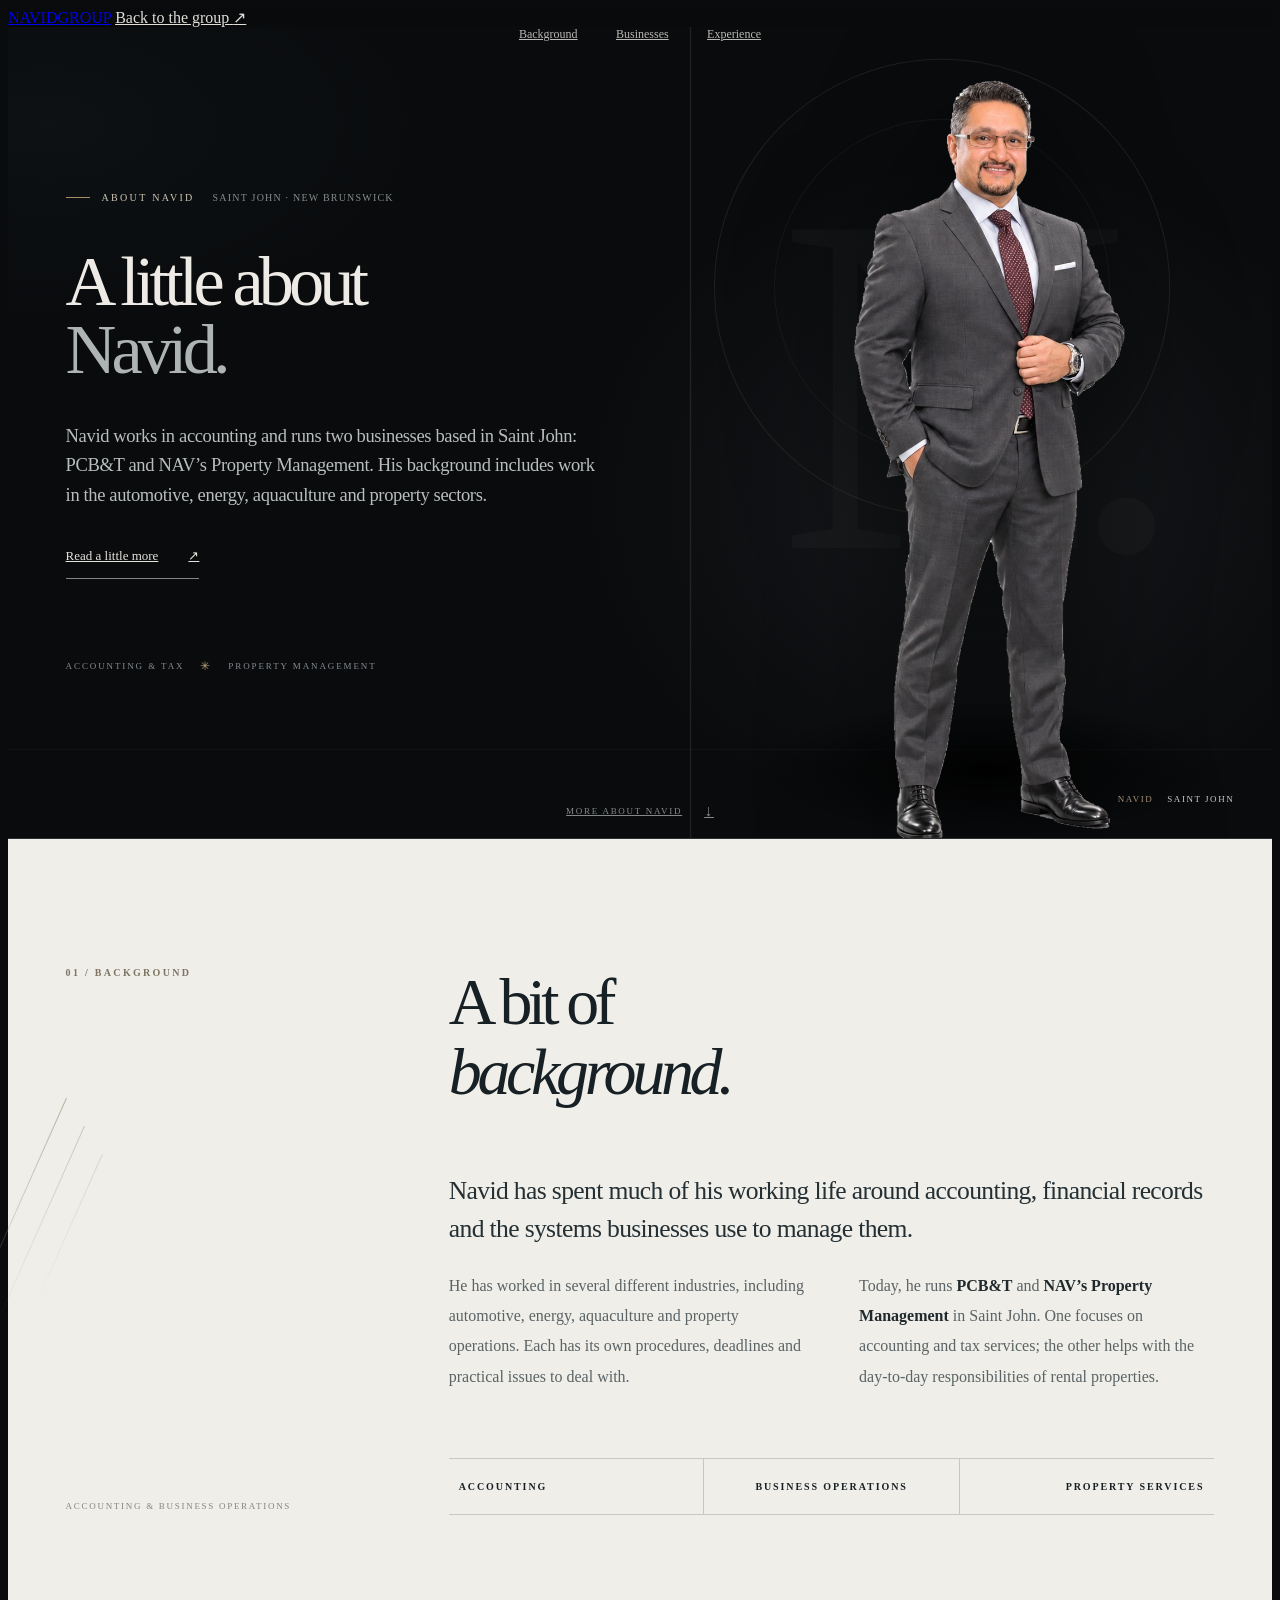
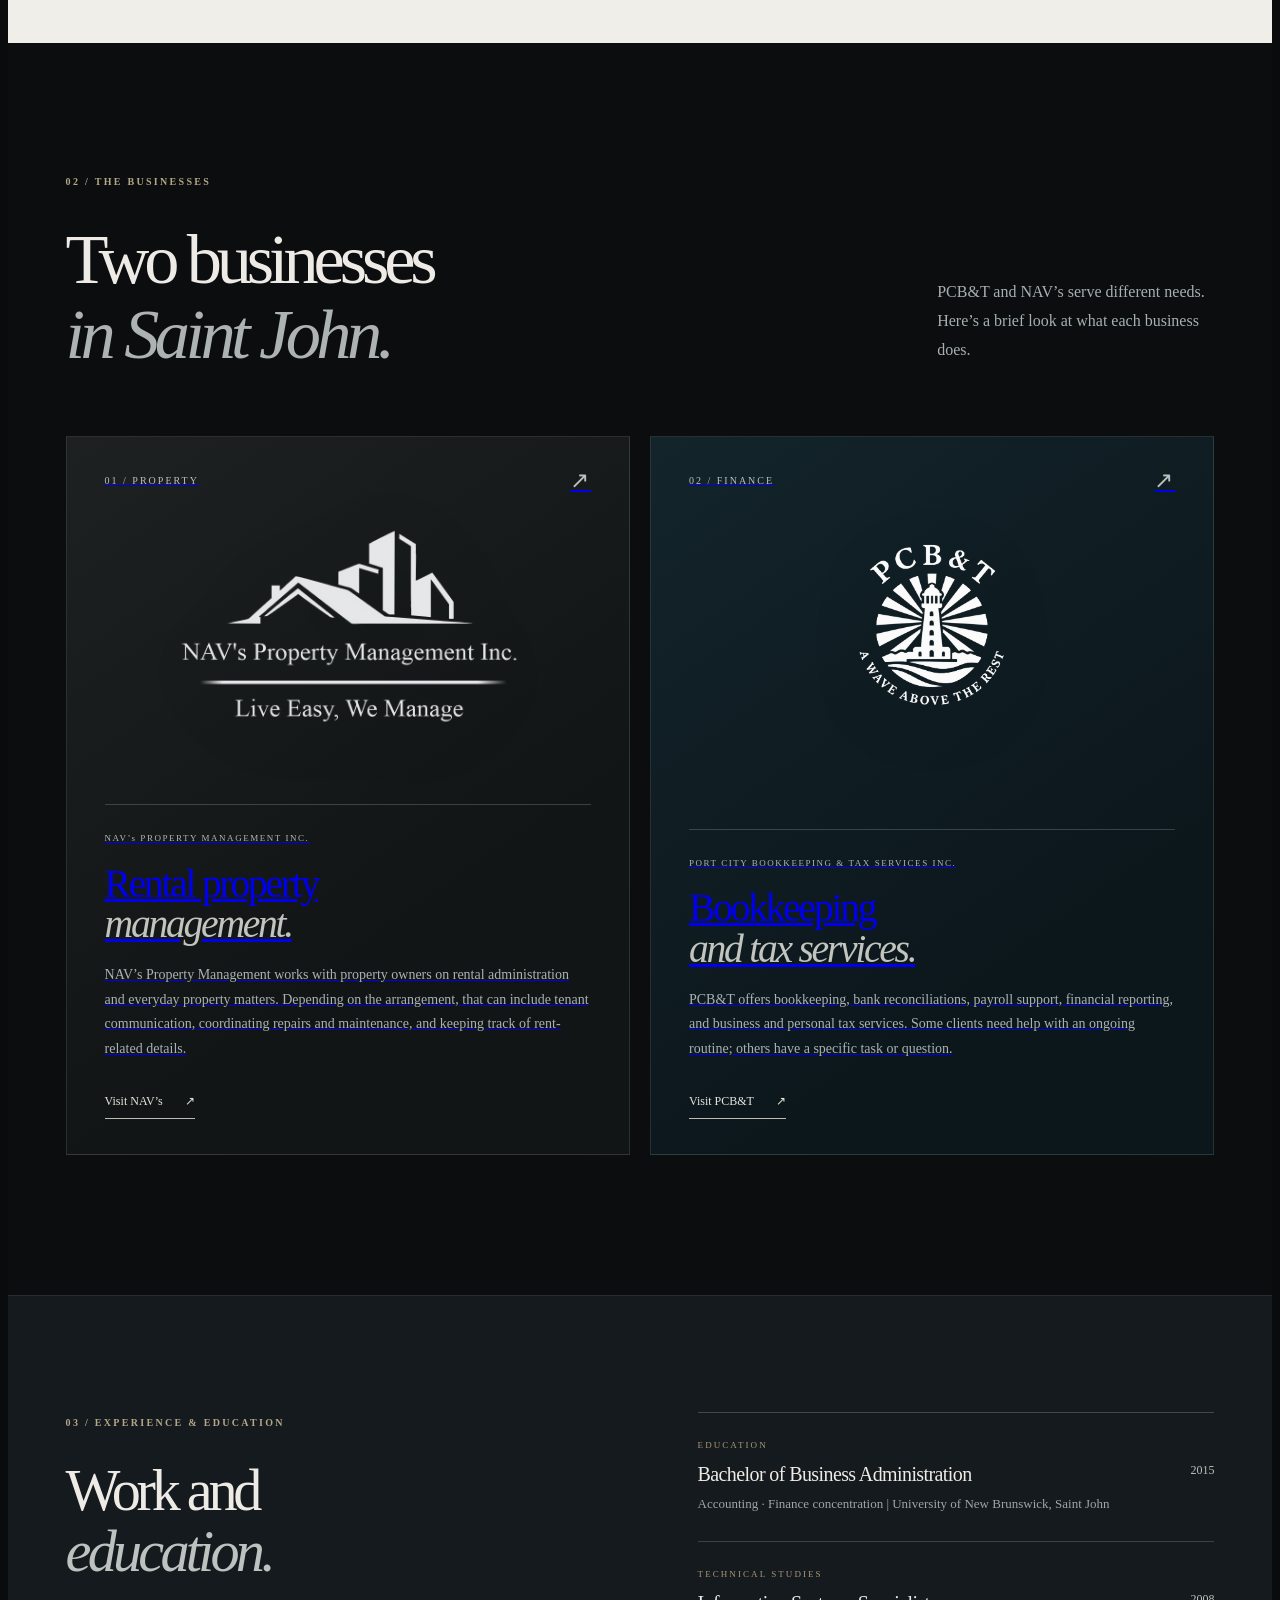
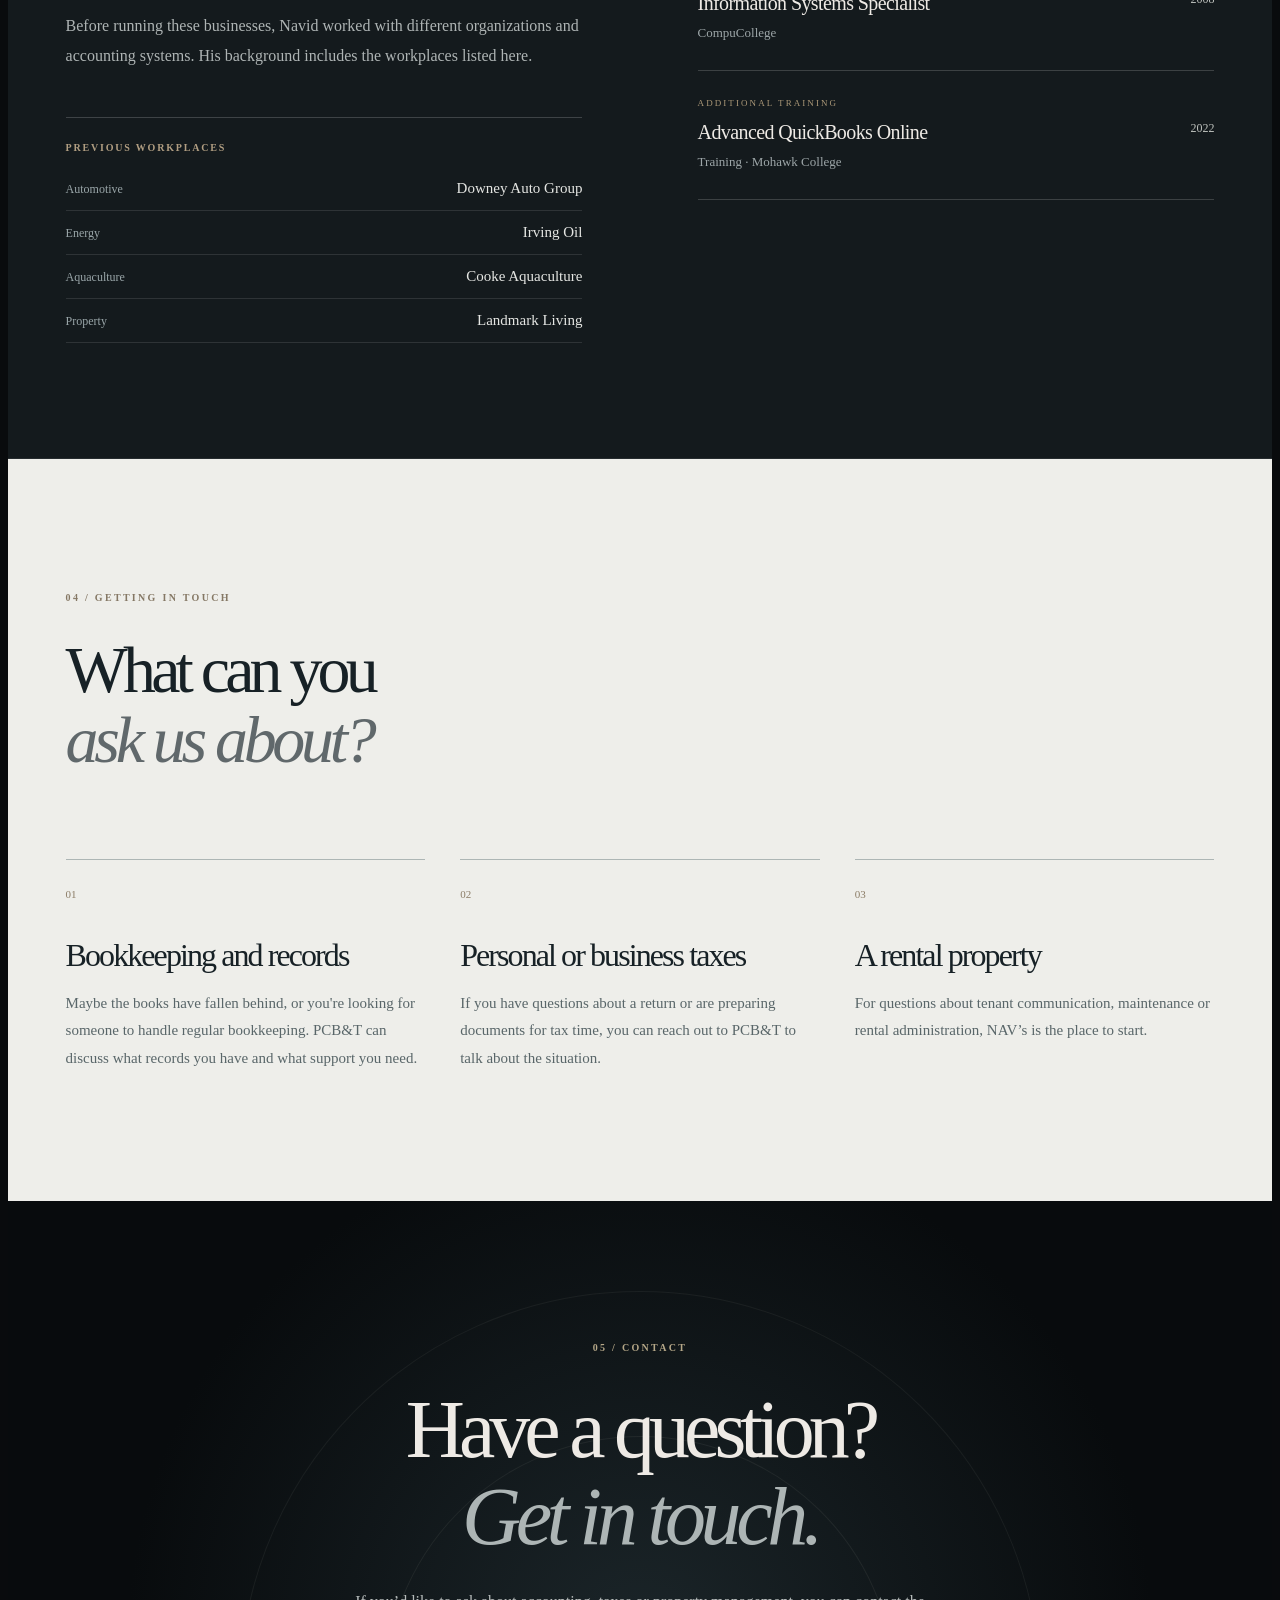
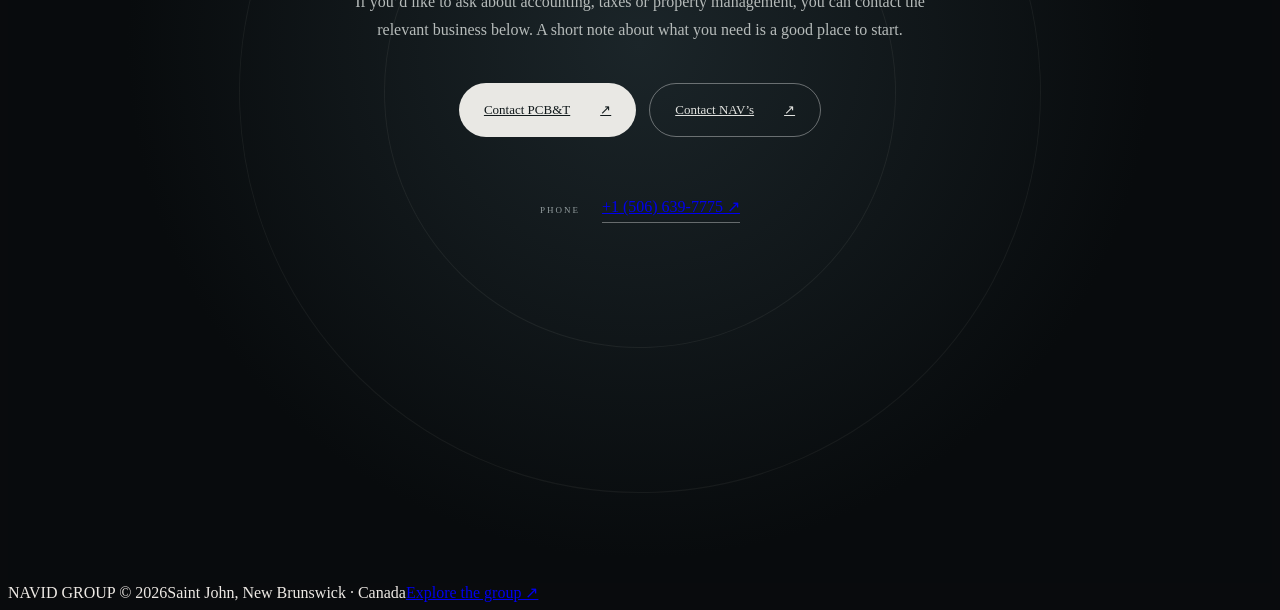
==== commit 90aa5db9: "Add files via upload" ====
--- a/about-navid.html
+++ b/about-navid.html
@@ -12,9 +12,9 @@
 <title>About Navid | Navid Group</title>
 <link href="pcbt-logo-white.png" rel="icon" type="image/png"/>
 <link as="image" href="navid-standing-transparent.webp" rel="preload" type="image/webp"/>
-<link href="site.css" rel="stylesheet"/>
+<link href="legacy-site.css" rel="stylesheet"/>
 <link href="about-navid.css" rel="stylesheet"/>
-<script defer="" src="site.js"></script>
+<script defer="" src="legacy-site.js"></script>
 <script defer="" src="about-navid.js"></script>
 </head>
 <body class="about-premium-page interior-page">
@@ -78,7 +78,7 @@
 </div>
 </div>
 <div class="navid-business-grid">
-<a aria-label="Explore NAV's Property Management" class="navid-business-card navid-card-property" data-reveal="" href="navs.html">
+<a aria-label="Explore NAV's Property Management" class="navid-business-card navid-card-property" data-reveal="" href="https://alirezakhani91.github.io/navs-property/">
 <div class="navid-card-top"><span>01 / PROPERTY</span><span aria-hidden="true" class="navid-card-arrow">↗</span></div>
 <div class="navid-brandmark navid-property-brandmark"><img alt="NAV’s Property Management Inc. logo" loading="lazy" src="navs-logo-transparent.png"/></div>
 <div class="navid-card-bottom">
